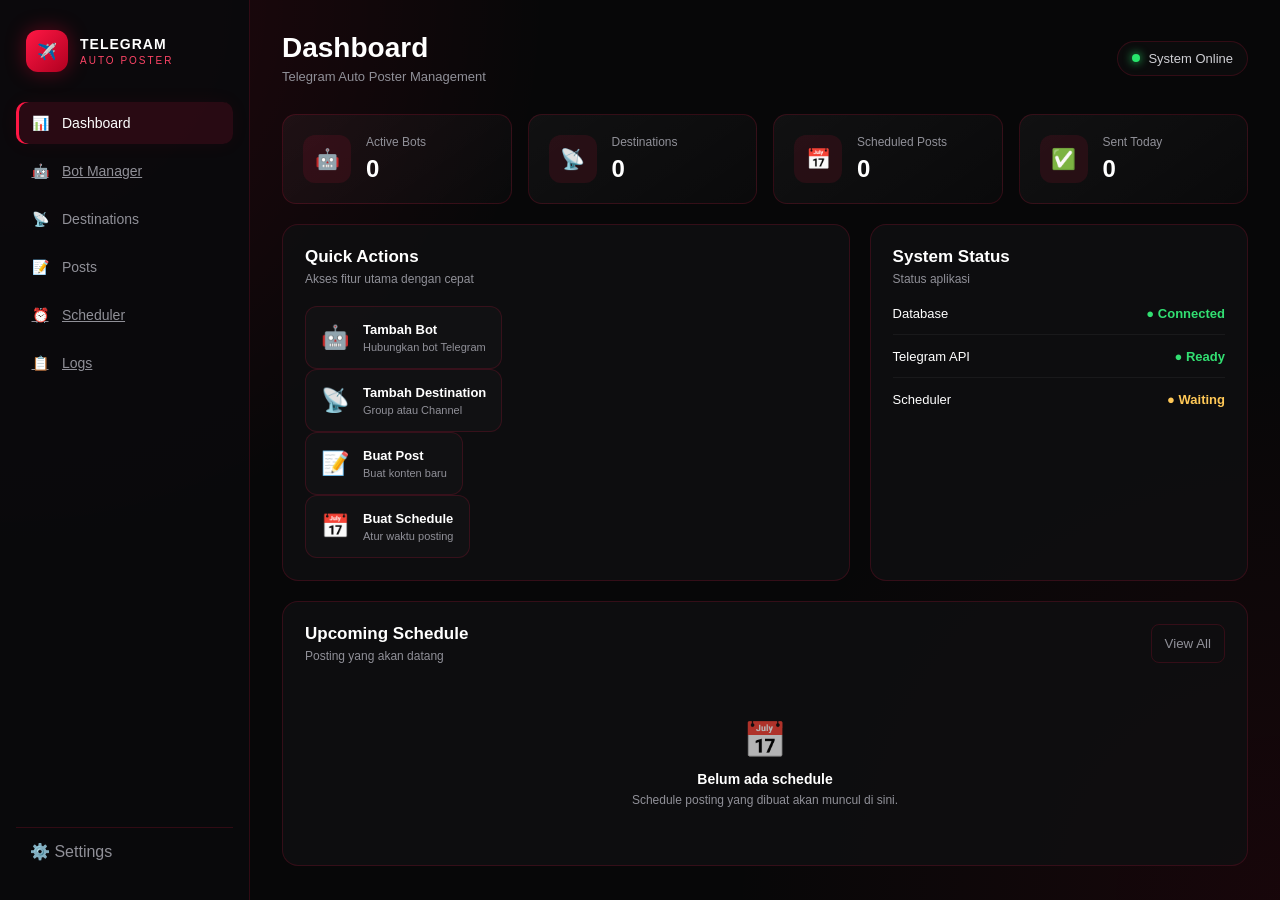
==== dashboard/index.html @ 092ffdf2 "Initial Telegram Auto Poster" ====
<!DOCTYPE html>
<html lang="id">
<head>
    <meta charset="UTF-8">
    <meta name="viewport" content="width=device-width, initial-scale=1.0">

    <title>Telegram Auto Poster</title>

    <link rel="stylesheet" href="style.css">
</head>

<body>

    <div class="app">

        <!-- SIDEBAR -->
        <aside class="sidebar">

            <div class="logo">
                <div class="logo-icon">✈️</div>

                <div>
                    <strong>TELEGRAM</strong>
                    <span>AUTO POSTER</span>
                </div>
            </div>

            <nav>

                <button class="nav-item active">
                    <span>📊</span>
                    Dashboard
                </button>

                <a
                    href="bots.html"
                    class="nav-item"
                >
                    <span>🤖</span>
                    Bot Manager
                </a>

                <button class="nav-item">
                    <span>📡</span>
                    Destinations
                </button>

                <button class="nav-item">
                    <span>📝</span>
                    Posts
                </button>

                <a href="scheduler.html" class="nav-item">
                    <span>⏰</span>
                    Scheduler
                </a>

                <a href="logs.html" class="nav-item">
                    <span>📋</span>
                    Logs
                </a>

            </nav>

            <div class="sidebar-bottom">
                <span>⚙️</span>
                Settings
            </div>

        </aside>


        <!-- MAIN -->
        <main class="main">

            <header class="topbar">

                <div>
                    <h1>Dashboard</h1>
                    <p>Telegram Auto Poster Management</p>
                </div>

                <div class="status">
                    <span class="status-dot"></span>
                    System Online
                </div>

            </header>


            <!-- STATISTICS -->

            <section class="stats">

                <div class="stat-card">

                    <div class="stat-icon">🤖</div>

                    <div>
                        <span>Active Bots</span>
                        <strong id="totalBots">0</strong>
                    </div>

                </div>


                <div class="stat-card">

                    <div class="stat-icon">📡</div>

                    <div>
                        <span>Destinations</span>
                        <strong id="totalDestinations">0</strong>
                    </div>

                </div>


                <div class="stat-card">

                    <div class="stat-icon">📅</div>

                    <div>
                        <span>Scheduled Posts</span>
                        <strong id="activeSchedules">0</strong>
                    </div>

                </div>


                <div class="stat-card">

                    <div class="stat-icon">✅</div>

                    <div>
                        <span>Sent Today</span>
                        <strong id="successfulLogs">0</strong>
                    </div>

                </div>

            </section>


            <!-- CONTENT -->

            <section class="content-grid">

                <div class="panel">

                    <div class="panel-header">

                        <div>
                            <h2>Quick Actions</h2>
                            <p>Akses fitur utama dengan cepat</p>
                        </div>

                    </div>


                    <button class="action-card" onclick="window.location.href='bots.html'">

                        <span>🤖</span>

                        <div>
                            <strong>Tambah Bot</strong>
                            <small>Hubungkan bot Telegram</small>
                        </div>

                    </button>


                    <button class="action-card" onclick="window.location.href='destinations.html'">

                        <span>📡</span>

                        <div>
                            <strong>Tambah Destination</strong>
                            <small>Group atau Channel</small>
                        </div>

                    </button>


                    <button class="action-card" onclick="window.location.href='posts.html'">

                        <span>📝</span>

                        <div>
                            <strong>Buat Post</strong>
                            <small>Buat konten baru</small>
                        </div>

                    </button>


                    <button class="action-card" onclick="window.location.href='scheduler.html'">

                        <span>📅</span>

                        <div>
                            <strong>Buat Schedule</strong>
                            <small>Atur waktu posting</small>
                        </div>

                    </button>

                    </div>


                <div class="panel">

                    <div class="panel-header">

                        <div>
                            <h2>System Status</h2>
                            <p>Status aplikasi</p>
                        </div>

                    </div>


                    <div class="system-status">

                        <div>
                            <span>Database</span>
                            <strong class="online">● Connected</strong>
                        </div>

                        <div>
                            <span>Telegram API</span>
                            <strong class="online">● Ready</strong>
                        </div>

                        <div>
                            <span>Scheduler</span>
                            <strong class="waiting">● Waiting</strong>
                        </div>

                    </div>

                </div>

            </section>


            <!-- SCHEDULE -->

            <section class="panel schedule-panel">

                <div class="panel-header">

                    <div>
                        <h2>Upcoming Schedule</h2>
                        <p>Posting yang akan datang</p>
                    </div>

                    <button
                        class="view-all"
                        onclick="window.location.href='scheduler.html'"
                    >
                        View All
                    </button>

                </div>


                <div id="upcomingScheduleList" class="upcoming-schedule-list">

                    <div class="empty">

                        <div class="empty-icon">📅</div>

                        <h3>Belum ada schedule</h3>

                        <p>
                            Schedule posting yang dibuat akan muncul di sini.
                        </p>

                    </div>

                </div>

            </section>

        </main>

    </div>


    <script src="app.js"></script>
    <script src="dashboard.js"></script>

</body>
</html>
---- dashboard/style.css ----
* {
    margin: 0;
    padding: 0;
    box-sizing: border-box;
}

:root {
    --bg: #070708;
    --panel: #101012;
    --panel-hover: #151518;

    --red: #ff1744;
    --red-dark: #b00020;
    --red-soft: #ff4567;

    --border: rgba(255, 23, 68, 0.16);

    --text: #ffffff;
    --muted: #909098;
}

body {
    font-family: Arial, Helvetica, sans-serif;

    background:
        radial-gradient(
            circle at top left,
            rgba(255, 0, 55, 0.13),
            transparent 35%
        ),
        radial-gradient(
            circle at bottom right,
            rgba(170, 0, 30, 0.10),
            transparent 35%
        ),
        var(--bg);

    color: var(--text);

    min-height: 100vh;
}


/* APP */

.app {
    display: flex;
    min-height: 100vh;
}


/* SIDEBAR */

.sidebar {
    width: 250px;

    background: rgba(10, 10, 12, 0.94);

    border-right: 1px solid var(--border);

    display: flex;
    flex-direction: column;

    padding: 25px 16px;
}


.logo {
    display: flex;
    align-items: center;
    gap: 12px;

    padding: 5px 10px 30px;
}

.logo-icon {
    width: 42px;
    height: 42px;

    display: grid;
    place-items: center;

    background: linear-gradient(
        135deg,
        var(--red),
        var(--red-dark)
    );

    border-radius: 12px;

    box-shadow:
        0 0 20px rgba(255, 0, 55, 0.35);
}

.logo strong {
    display: block;
    font-size: 14px;
    letter-spacing: 1px;
}

.logo span {
    display: block;
    margin-top: 3px;

    color: var(--red-soft);

    font-size: 10px;
    letter-spacing: 2px;
}


/* NAV */

nav {
    display: flex;
    flex-direction: column;
    gap: 6px;
}

.nav-item {
    border: 0;

    background: transparent;

    color: var(--muted);

    padding: 13px 14px;

    border-radius: 10px;

    text-align: left;

    font-size: 14px;

    cursor: pointer;

    display: flex;
    align-items: center;

    gap: 12px;

    transition: 0.2s;
}

.nav-item:hover {
    background: rgba(255, 23, 68, 0.08);
    color: white;
}

.nav-item.active {
    background: rgba(255, 23, 68, 0.12);

    color: white;

    box-shadow:
        inset 3px 0 0 var(--red),
        0 0 20px rgba(255, 23, 68, 0.05);
}

.nav-item span {
    width: 20px;
    text-align: center;
}


/* SIDEBAR BOTTOM */

.sidebar-bottom {
    margin-top: auto;

    padding: 14px;

    color: var(--muted);

    border-top: 1px solid var(--border);
}


/* MAIN */

.main {
    flex: 1;

    padding: 32px;

    max-width: 1600px;
}


/* TOPBAR */

.topbar {
    display: flex;
    justify-content: space-between;
    align-items: center;

    margin-bottom: 30px;
}

.topbar h1 {
    font-size: 28px;
}

.topbar p {
    color: var(--muted);

    margin-top: 5px;

    font-size: 13px;
}

.status {
    display: flex;
    align-items: center;
    gap: 8px;

    color: #cfcfd4;

    font-size: 13px;

    padding: 9px 14px;

    border: 1px solid var(--border);

    border-radius: 30px;

    background: rgba(255,255,255,0.02);
}

.status-dot {
    width: 8px;
    height: 8px;

    border-radius: 50%;

    background: #27e66b;

    box-shadow:
        0 0 10px #27e66b;
}


/* STATS */

.stats {
    display: grid;

    grid-template-columns:
        repeat(4, 1fr);

    gap: 16px;

    margin-bottom: 20px;
}

.stat-card {
    background: linear-gradient(
        145deg,
        rgba(255,255,255,0.045),
        rgba(255,255,255,0.015)
    );

    border: 1px solid var(--border);

    border-radius: 14px;

    padding: 20px;

    display: flex;
    align-items: center;

    gap: 15px;

    transition: 0.2s;
}

.stat-card:hover {
    transform: translateY(-2px);

    border-color:
        rgba(255, 23, 68, 0.35);
}

.stat-icon {
    width: 48px;
    height: 48px;

    display: grid;
    place-items: center;

    border-radius: 12px;

    background: rgba(255, 23, 68, 0.10);

    font-size: 20px;
}

.stat-card span {
    display: block;

    color: var(--muted);

    font-size: 12px;

    margin-bottom: 6px;
}

.stat-card strong {
    font-size: 24px;
}


/* GRID */

.content-grid {
    display: grid;

    grid-template-columns:
        1.5fr 1fr;

    gap: 20px;

    margin-bottom: 20px;
}


/* PANEL */

.panel {
    background: rgba(15,15,18,0.82);

    border: 1px solid var(--border);

    border-radius: 16px;

    padding: 22px;
}

.panel-header {
    display: flex;
    justify-content: space-between;

    margin-bottom: 20px;
}

.panel-header h2 {
    font-size: 17px;
}

.panel-header p {
    color: var(--muted);

    font-size: 12px;

    margin-top: 5px;
}


/* QUICK ACTIONS */

.quick-actions {
    display: grid;

    grid-template-columns:
        repeat(2, 1fr);

    gap: 12px;
}

.action-card {
    border: 1px solid var(--border);

    background: rgba(255,255,255,0.02);

    border-radius: 12px;

    padding: 15px;

    display: flex;

    align-items: center;

    gap: 13px;

    color: white;

    cursor: pointer;

    text-align: left;

    transition: 0.2s;
}

.action-card:hover {
    background:
        rgba(255,23,68,0.08);

    border-color:
        rgba(255,23,68,0.35);
}

.action-card > span {
    font-size: 23px;
}

.action-card strong {
    display: block;

    font-size: 13px;
}

.action-card small {
    display: block;

    color: var(--muted);

    margin-top: 4px;

    font-size: 11px;
}


/* SYSTEM STATUS */

.system-status {
    display: flex;
    flex-direction: column;
    gap: 14px;
}

.system-status div {
    display: flex;

    justify-content: space-between;

    padding-bottom: 13px;

    border-bottom: 1px solid
        rgba(255,255,255,0.05);

    font-size: 13px;
}

.system-status div:last-child {
    border-bottom: 0;
}

.online {
    color: #32df72;
}

.waiting {
    color: #ffc857;
}


/* SCHEDULE */

.schedule-panel {
    min-height: 260px;
}

.view-all {
    border: 1px solid var(--border);

    background: transparent;

    color: var(--muted);

    padding: 8px 13px;

    border-radius: 8px;

    cursor: pointer;
}

.empty {
    min-height: 160px;

    display: flex;
    flex-direction: column;

    align-items: center;
    justify-content: center;

    text-align: center;
}

.empty-icon {
    font-size: 35px;

    margin-bottom: 10px;

    opacity: 0.7;
}

.empty h3 {
    font-size: 14px;
}

.empty p {
    color: var(--muted);

    font-size: 12px;

    margin-top: 6px;
}


/* RESPONSIVE */

@media (max-width: 1000px) {

    .sidebar {
        width: 210px;
    }

    .stats {
        grid-template-columns:
            repeat(2, 1fr);
    }

    .content-grid {
        grid-template-columns: 1fr;
    }
}


@media (max-width: 700px) {

    .sidebar {
        display: none;
    }

    .main {
        padding: 20px;
    }

    .stats {
        grid-template-columns: 1fr;
    }

    .quick-actions {
        grid-template-columns: 1fr;
    }

    .topbar {
        align-items: flex-start;
        gap: 15px;
        flex-direction: column;
    }
}

/* ================================
   UPCOMING SCHEDULE
================================ */

.upcoming-schedule-list {
    display: flex;
    flex-direction: column;
    gap: 12px;
}


.upcoming-schedule-item {
    display: flex;
    align-items: center;
    gap: 14px;

    padding: 14px 16px;

    background: rgba(255, 255, 255, 0.025);

    border: 1px solid rgba(255, 30, 60, 0.12);

    border-radius: 12px;

    transition: 0.2s ease;
}


.upcoming-schedule-item:hover {
    background: rgba(255, 30, 60, 0.05);

    border-color: rgba(255, 30, 60, 0.3);

    transform: translateY(-1px);
}


.upcoming-schedule-icon {
    width: 42px;
    height: 42px;

    display: flex;
    align-items: center;
    justify-content: center;

    flex-shrink: 0;

    border-radius: 10px;

    background: rgba(255, 30, 60, 0.08);

    border: 1px solid rgba(255, 30, 60, 0.2);

    font-size: 19px;
}


.upcoming-schedule-info {
    flex: 1;
    min-width: 0;
}


.upcoming-schedule-info strong {
    display: block;

    color: #ffffff;

    font-size: 14px;

    margin-bottom: 6px;

    white-space: nowrap;

    overflow: hidden;

    text-overflow: ellipsis;
}


.upcoming-schedule-meta {
    display: flex;

    flex-wrap: wrap;

    gap: 8px 14px;

    color: #999;

    font-size: 12px;
}


.upcoming-schedule-status {
    flex-shrink: 0;

    padding: 6px 10px;

    border-radius: 20px;

    font-size: 11px;

    font-weight: 600;

    text-transform: capitalize;
}


.schedule-waiting {
    color: #ff4d6d;

    background: rgba(255, 30, 60, 0.1);

    border: 1px solid rgba(255, 30, 60, 0.2);
}


.schedule-success {
    color: #4ade80;

    background: rgba(74, 222, 128, 0.08);

    border: 1px solid rgba(74, 222, 128, 0.18);
}


.schedule-failed {
    color: #ff6b6b;

    background: rgba(255, 107, 107, 0.08);

    border: 1px solid rgba(255, 107, 107, 0.18);
}


@media (max-width: 700px) {

    .upcoming-schedule-item {
        align-items: flex-start;
    }


    .upcoming-schedule-status {
        display: none;
    }


    .upcoming-schedule-meta {
        flex-direction: column;

        gap: 4px;
    }

}
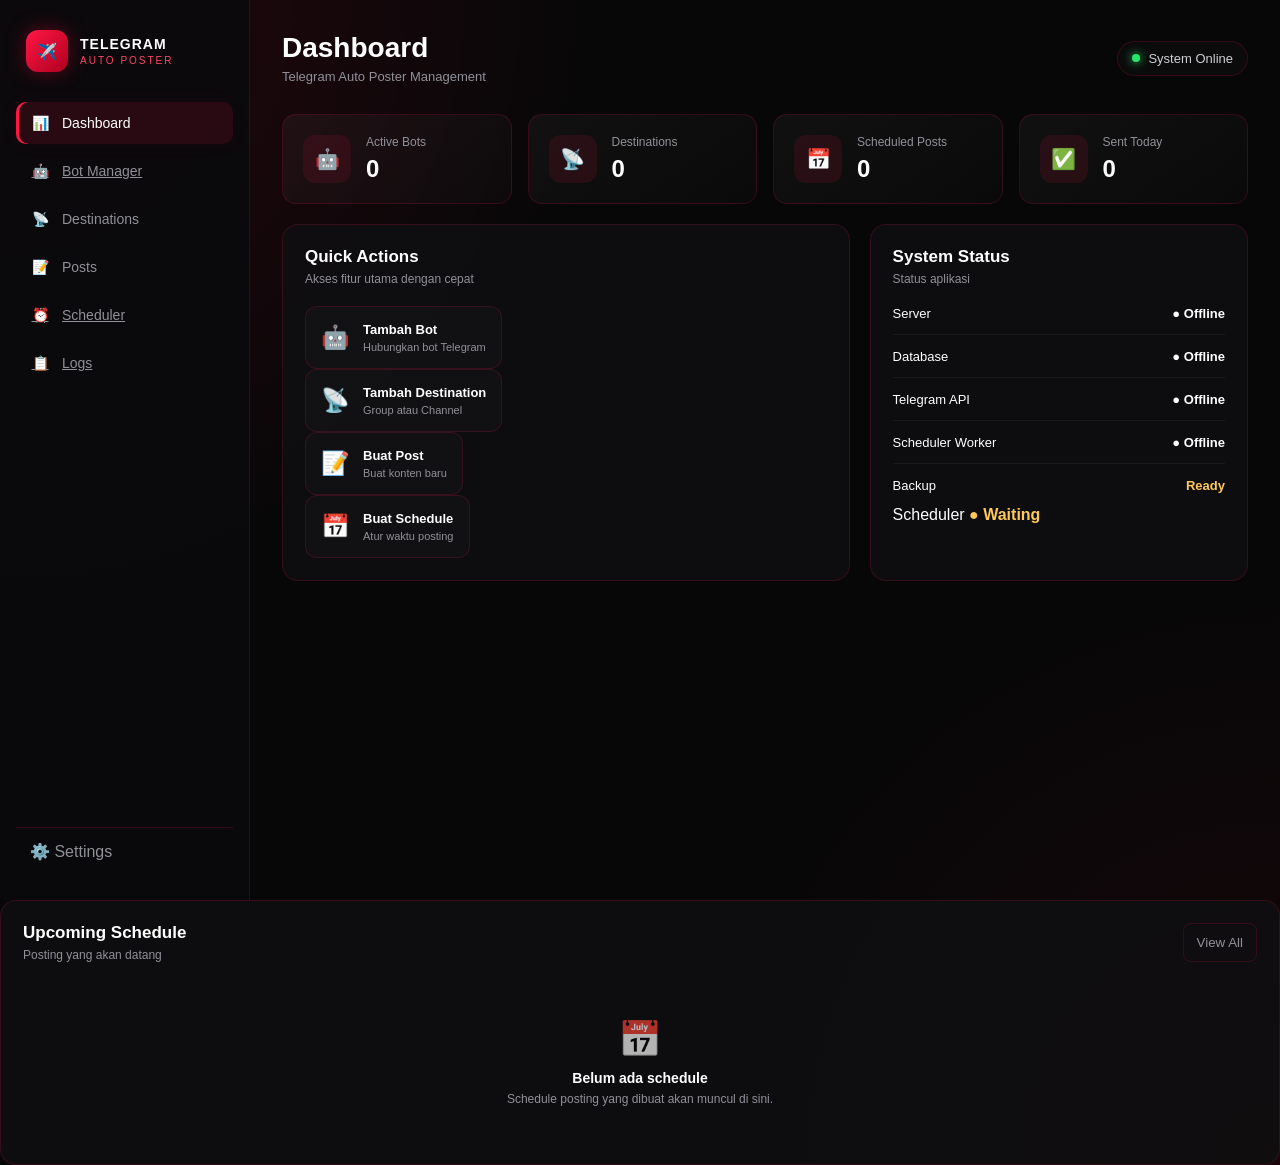
==== commit 01462382: "Add real-time worker monitoring" ====
--- a/dashboard/index.html
+++ b/dashboard/index.html
@@ -221,16 +221,31 @@
 
 
                     <div class="system-status">
-
-                        <div>
-                            <span>Database</span>
-                            <strong class="online">● Connected</strong>
-                        </div>
-
-                        <div>
-                            <span>Telegram API</span>
-                            <strong class="online">● Ready</strong>
-                        </div>
+  <div>
+    <span>Server</span>
+    <strong id="serverStatus" class="waiting">Checking...</strong>
+  </div>
+
+  <div>
+    <span>Database</span>
+    <strong id="databaseStatus" class="waiting">Checking...</strong>
+  </div>
+
+  <div>
+    <span>Telegram API</span>
+    <strong id="telegramStatus" class="waiting">Checking...</strong>
+  </div>
+
+  <div>
+    <span>Scheduler Worker</span>
+    <strong id="workerStatus" class="waiting">Checking...</strong>
+  </div>
+
+  <div>
+    <span>Backup</span>
+    <strong id="backupStatus" class="waiting">Ready</strong>
+  </div>
+</div>
 
                         <div>
                             <span>Scheduler</span>
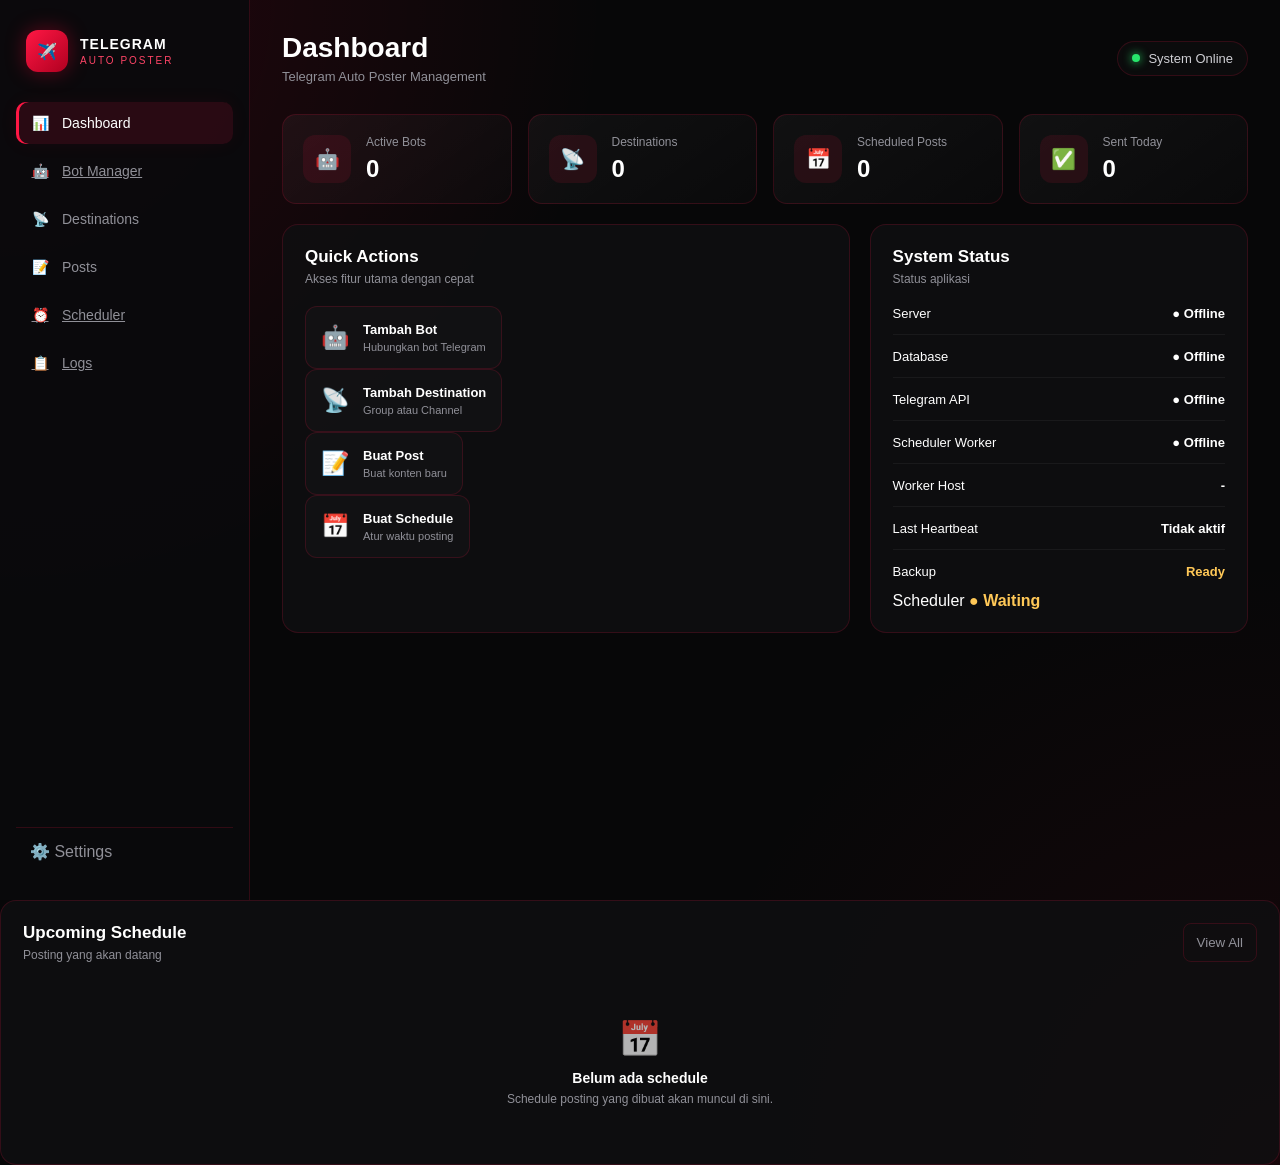
==== commit e9ecf202: "Show worker heartbeat on dashboard" ====
--- a/dashboard/index.html
+++ b/dashboard/index.html
@@ -236,10 +236,20 @@
     <strong id="telegramStatus" class="waiting">Checking...</strong>
   </div>
 
-  <div>
-    <span>Scheduler Worker</span>
-    <strong id="workerStatus" class="waiting">Checking...</strong>
-  </div>
+<div>
+  <span>Scheduler Worker</span>
+  <strong id="workerStatus" class="waiting">Checking...</strong>
+</div>
+
+<div>
+  <span>Worker Host</span>
+  <strong id="workerHost" class="waiting">Checking...</strong>
+</div>
+
+<div>
+  <span>Last Heartbeat</span>
+  <strong id="workerHeartbeat" class="waiting">Checking...</strong>
+</div>
 
   <div>
     <span>Backup</span>
